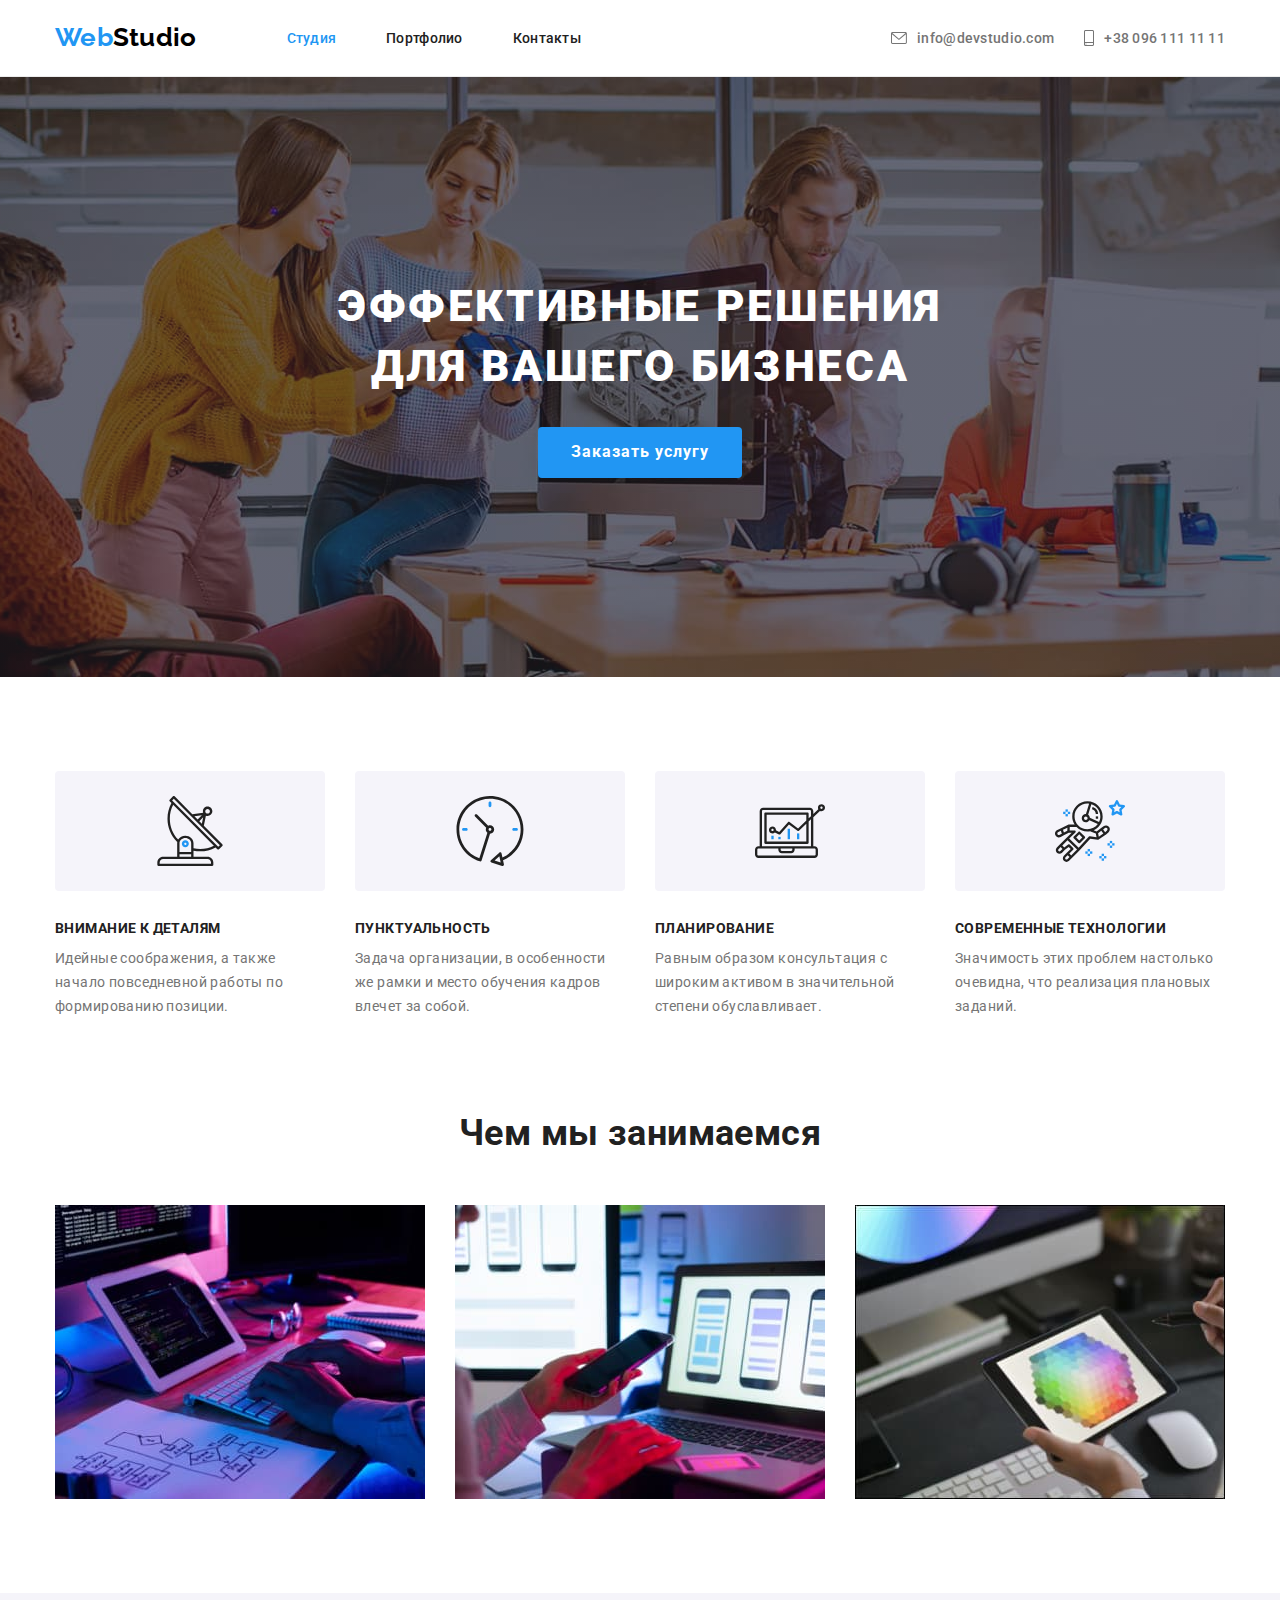
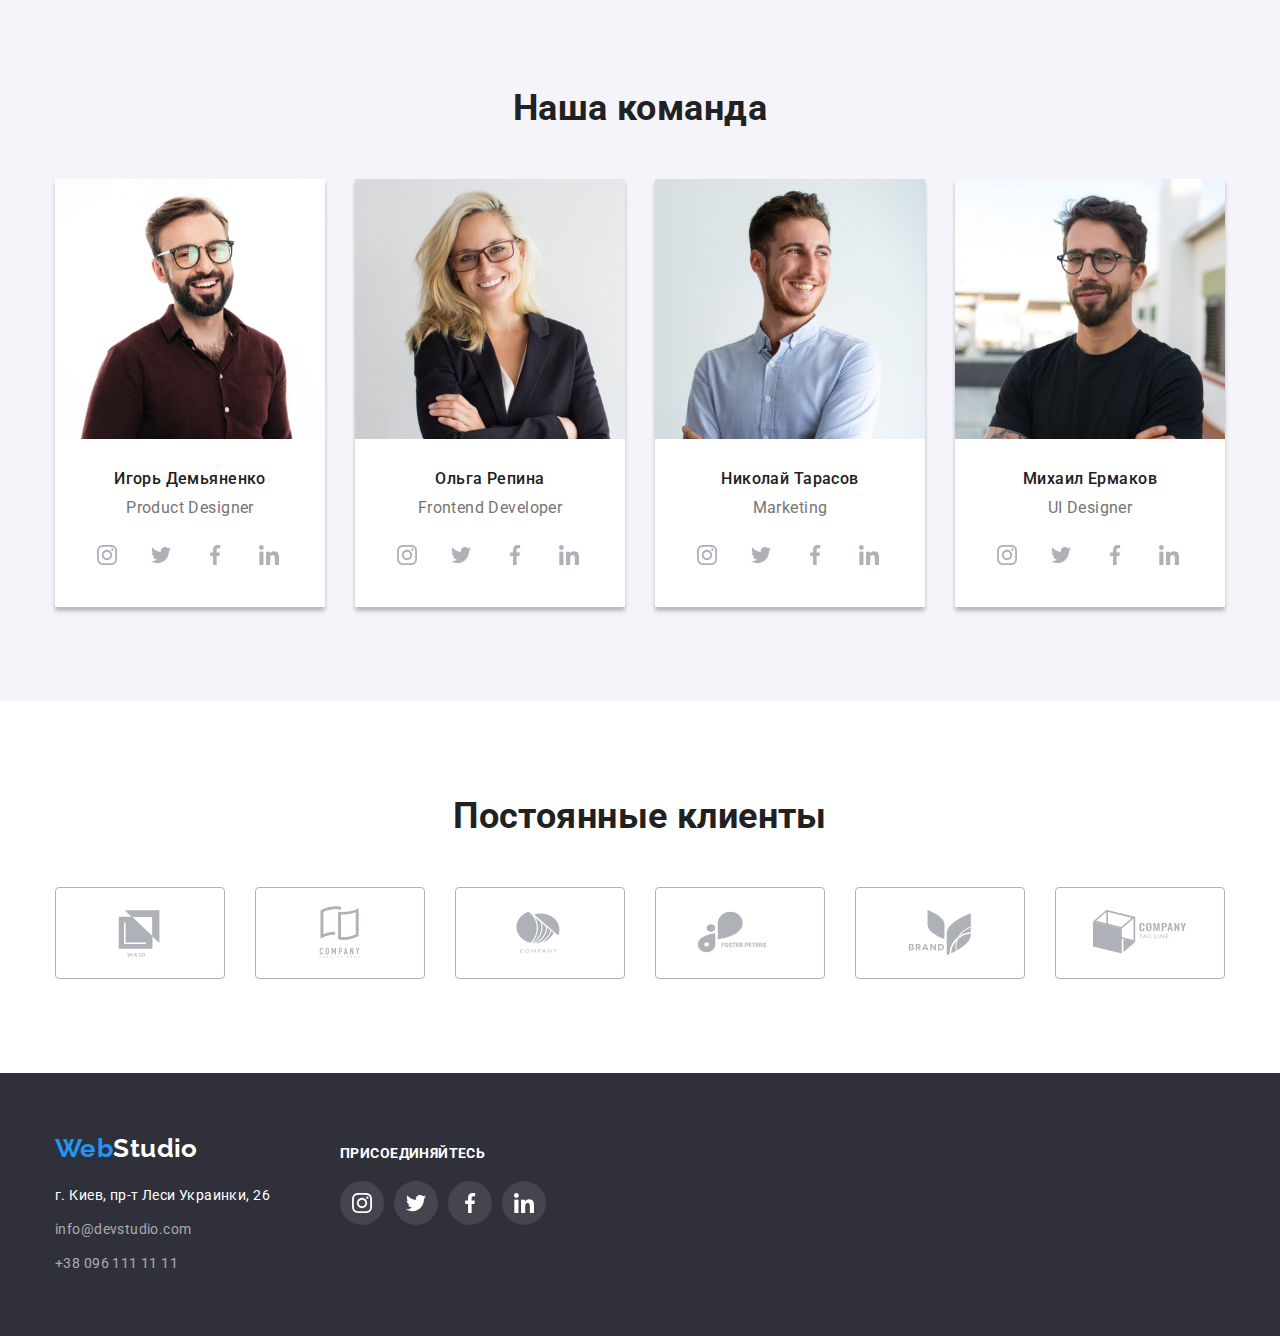
==== index.html @ 7071b45c "Initial commit" ====
<!DOCTYPE html>
<html lang="ru">
  <head>
    <meta charset="UTF-8" />
    <meta http-equiv="X-UA-Compatible" content="IE=edge" />
    <meta name="viewport" content="width=device-width, initial-scale=1.0" />
    <link
      rel="stylesheet"
      href="https://cdnjs.cloudflare.com/ajax/libs/modern-normalize/1.1.0/modern-normalize.css"
      integrity="sha512-Y0MM+V6ymRKN2zStTqzQ227DWhhp4Mzdo6gnlRnuaNCbc+YN/ZH0sBCLTM4M0oSy9c9VKiCvd4Jk44aCLrNS5Q=="
      crossorigin="anonymous"
      referrerpolicy="no-referrer"
    />
    <title>Студия</title>
    <link rel="preconnect" href="https://fonts.googleapis.com" />
    <link rel="preconnect" href="https://fonts.gstatic.com" crossorigin />
    <link
      href="https://fonts.googleapis.com/css2?family=Raleway:wght@700&family=Roboto:wght@400;500;700;900&display=swap"
      rel="stylesheet"
    />
    <link rel="stylesheet" href="styles/styles.css" />
  </head>
  <body>
    <!-- Site header -->
    <header class="header">
      <div class="container header-container">
        <a href="./" class="link site-logo"
          ><span class="current">Web</span><span class="logo-header">Studio</span></a
        >
        <nav class="header-navigation">
          <ul class="list">
            <li class="item">
              <a href="./index.html" class="link link-hover current">Студия</a>
            </li>
            <li class="item">
              <a href="./portfolio.html" class="link link-hover">Портфолио</a>
            </li>
            <li class="item">
              <a href="./" class="link link-hover">Контакты</a>
            </li>
          </ul>
        </nav>
        <ul class="list header-contacts">
          <li class="contacts-item">
            <a href="mailto:info@devstudio.com" class="link header-ref">
              <svg class="contacts-icon" width="16px" height="12px">
                <use href="./images/svg/sprite.svg#envelope"></use>
              </svg>
              info@devstudio.com</a
            >
          </li>

          <li class="contacts-item">
            <a href="tel:+380961111111" class="link header-ref"
              ><svg class="contacts-icon" width="10px" height="16px">
                <use href="./images/svg/sprite.svg#smartphone"></use></svg
              >+38 096 111 11 11</a
            >
          </li>
        </ul>
      </div>
    </header>

    <!-- Main -->
    <main class="main">
      <!-- Hero -->
      <section class="section section-hero">
        <div class="container">
          <h1 class="hero-title">
            Эффективные решения <br />
            для вашего бизнеса
          </h1>
          <button type="button" class="button order-button">Заказать услугу</button>
        </div>
      </section>
      <!-- Goals -->
      <section class="section">
        <div class="container">
          <h2 class="visually-hidden">Наши цели</h2>
          <ul class="list goals-list">
            <li class="goals-item">
              <div class="icon-thumb">
                <svg width="70px" height="70px">
                  <use href="./images/svg/sprite.svg#antenna"></use>
                </svg>
              </div>
              <p class="goals-title">Внимание к деталям</p>
              <p class="goals-description">
                Идейные соображения, а также начало повседневной работы по формированию позиции.
              </p>
            </li>
            <li class="goals-item icon-clock">
              <div class="icon-thumb">
                <svg width="70px" height="70px">
                  <use href="./images/svg/sprite.svg#clock"></use>
                </svg>
              </div>
              <p class="goals-title">Пунктуальность</p>
              <p class="goals-description">
                Задача организации, в особенности же рамки и место обучения кадров влечет за собой.
              </p>
            </li>
            <li class="goals-item icon-computer">
              <div class="icon-thumb">
                <svg width="70px" height="70px">
                  <use href="./images/svg/sprite.svg#diagram"></use>
                </svg>
              </div>
              <p class="goals-title">Планирование</p>
              <p class="goals-description">
                Равным образом консультация с широким активом в значительной степени обуславливает.
              </p>
            </li>
            <li class="goals-item icon-astronaut">
              <div class="icon-thumb">
                <svg width="70px" height="70px">
                  <use href="./images/svg/sprite.svg#astronaut"></use>
                </svg>
              </div>
              <p class="goals-title">Современные технологии</p>
              <p class="goals-description">
                Значимость этих проблем настолько очевидна, что реализация плановых заданий.
              </p>
            </li>
          </ul>
        </div>
      </section>
      <!-- What are we doing -->
      <section class="section section-works">
        <div class="container">
          <h2 class="section-title works-title">Чем мы занимаемся</h2>
          <ul class="list works-list">
            <li>
              <img src="./images/works/box-1.jpg" alt="Изображение работ" width="370" />
            </li>
            <li>
              <img src="./images/works/box-2.jpg" alt="Изображение работ" width="370" />
            </li>
            <li>
              <img src="./images/works/box-3.jpg" alt="Изображение работ" width="370" />
            </li>
          </ul>
        </div>
      </section>
      <!-- Our team -->
      <section class="section section-team">
        <div class="container">
          <h2 class="section-title team-title">Наша команда</h2>
          <ul class="list team-list">
            <li class="team-item">
              <img src="./images/team/img-3.jpg" alt="Фото сотрудника" width="270" />
              <div class="team-item-deskr">
                <p class="team-name">Игорь Демьяненко</p>
                <p class="team-position" lang="en">Product Designer</p>
                <ul class="list social-links">
                  <li class="social-item">
                    <a
                      class="link social-link"
                      href="https://www.instagram.com"
                      target="_blank"
                      rel="no-referrer nofollow noopener"
                      ><svg width="20px" height="20px">
                        <use href="./images/svg/sprite.svg#instagram"></use></svg
                    ></a>
                  </li>
                  <li class="social-item">
                    <a
                      class="link social-link"
                      href="https://twitter.com"
                      target="_blank"
                      rel="no-referrer nofollow noopener"
                      ><svg width="20px" height="20px">
                        <use href="./images/svg/sprite.svg#twitter"></use></svg
                    ></a>
                  </li>
                  <li class="social-item">
                    <a
                      class="link social-link"
                      href="https://facebook.com"
                      target="_blank"
                      rel="no-referrer nofollow noopener"
                      ><svg width="20px" height="20px">
                        <use href="./images/svg/sprite.svg#facebook"></use></svg
                    ></a>
                  </li>
                  <li class="social-item">
                    <a
                      class="link social-link"
                      href="https://linkedin.com"
                      target="_blank"
                      rel="no-referrer nofollow noopener"
                      ><svg width="20px" height="20px">
                        <use href="./images/svg/sprite.svg#linkedin"></use></svg
                    ></a>
                  </li>
                </ul>
              </div>
            </li>
            <li class="team-item">
              <img src="./images/team/img-2.jpg" alt="Фото сотрудника" width="270" />
              <div class="team-item-deskr">
                <p class="team-name">Ольга Репина</p>
                <p class="team-position" lang="en">Frontend Developer</p>
                <ul class="list social-links">
                  <li class="social-item">
                    <a
                      class="link social-link"
                      href="https://www.instagram.com"
                      target="_blank"
                      rel="no-referrer nofollow noopener"
                      ><svg width="20px" height="20px">
                        <use href="./images/svg/sprite.svg#instagram"></use></svg
                    ></a>
                  </li>
                  <li class="social-item">
                    <a
                      class="link social-link"
                      href="https://twitter.com"
                      target="_blank"
                      rel="no-referrer nofollow noopener"
                      ><svg width="20px" height="20px">
                        <use href="./images/svg/sprite.svg#twitter"></use></svg
                    ></a>
                  </li>
                  <li class="social-item">
                    <a
                      class="link social-link"
                      href="https://facebook.com"
                      target="_blank"
                      rel="no-referrer nofollow noopener"
                      ><svg width="20px" height="20px">
                        <use href="./images/svg/sprite.svg#facebook"></use></svg
                    ></a>
                  </li>
                  <li class="social-item">
                    <a
                      class="link social-link"
                      href="https://linkedin.com"
                      target="_blank"
                      rel="no-referrer nofollow noopener"
                      ><svg width="20px" height="20px">
                        <use href="./images/svg/sprite.svg#linkedin"></use></svg
                    ></a>
                  </li>
                </ul>
              </div>
            </li>
            <li class="team-item">
              <img src="./images/team/img-1.jpg" alt="Фото сотрудника" width="270" />
              <div class="team-item-deskr">
                <p class="team-name">Николай Тарасов</p>
                <p class="team-position" lang="en">Marketing</p>
                <ul class="list social-links">
                  <li class="social-item">
                    <a
                      class="link social-link"
                      href="https://www.instagram.com"
                      target="_blank"
                      rel="no-referrer nofollow noopener"
                      ><svg width="20px" height="20px">
                        <use href="./images/svg/sprite.svg#instagram"></use></svg
                    ></a>
                  </li>
                  <li class="social-item">
                    <a
                      class="link social-link"
                      href="https://twitter.com"
                      target="_blank"
                      rel="no-referrer nofollow noopener"
                      ><svg width="20px" height="20px">
                        <use href="./images/svg/sprite.svg#twitter"></use></svg
                    ></a>
                  </li>
                  <li class="social-item">
                    <a
                      class="link social-link"
                      href="https://facebook.com"
                      target="_blank"
                      rel="no-referrer nofollow noopener"
                      ><svg width="20px" height="20px">
                        <use href="./images/svg/sprite.svg#facebook"></use></svg
                    ></a>
                  </li>
                  <li class="social-item">
                    <a
                      class="link social-link"
                      href="https://linkedin.com"
                      target="_blank"
                      rel="no-referrer nofollow noopener"
                      ><svg width="20px" height="20px">
                        <use href="./images/svg/sprite.svg#linkedin"></use></svg
                    ></a>
                  </li>
                </ul>
              </div>
            </li>
            <li class="team-item">
              <img src="./images/team/img.jpg" alt="Фото сотрудника" width="270" />
              <div class="team-item-deskr">
                <p class="team-name">Михаил Ермаков</p>
                <p class="team-position" lang="en">UI Designer</p>
                <ul class="list social-links">
                  <li class="social-item">
                    <a
                      class="link social-link"
                      href="https://www.instagram.com"
                      target="_blank"
                      rel="no-referrer nofollow noopener"
                      ><svg width="20px" height="20px">
                        <use href="./images/svg/sprite.svg#instagram"></use></svg
                    ></a>
                  </li>
                  <li class="social-item">
                    <a
                      class="link social-link"
                      href="https://twitter.com"
                      target="_blank"
                      rel="no-referrer nofollow noopener"
                      ><svg width="20px" height="20px">
                        <use href="./images/svg/sprite.svg#twitter"></use></svg
                    ></a>
                  </li>
                  <li class="social-item">
                    <a
                      class="link social-link"
                      href="https://facebook.com"
                      target="_blank"
                      rel="no-referrer nofollow noopener"
                      ><svg width="20px" height="20px">
                        <use href="./images/svg/sprite.svg#facebook"></use></svg
                    ></a>
                  </li>
                  <li class="social-item">
                    <a
                      class="link social-link"
                      href="https://linkedin.com"
                      target="_blank"
                      rel="no-referrer nofollow noopener"
                      ><svg width="20px" height="20px">
                        <use href="./images/svg/sprite.svg#linkedin"></use></svg
                    ></a>
                  </li>
                </ul>
              </div>
            </li>
          </ul>
        </div>
      </section>
      <!-- Regular Customers -->
      <section class="section">
        <div class="container">
          <h2 class="section-title team-title">Постоянные клиенты</h2>
          <ul class="list customers-list">
            <li>
              <a href="#" class="link client-link">
                <svg width="106px" height="60px">
                  <use href="./images/svg/sprite.svg#client-1"></use>
                </svg>
              </a>
            </li>
            <li>
              <a href="#" class="link client-link"
                ><svg width="106px" height="60px">
                  <use href="./images/svg/sprite.svg#client-2"></use></svg
              ></a>
            </li>
            <li>
              <a href="#" class="link client-link"
                ><svg width="106px" height="60px">
                  <use href="./images/svg/sprite.svg#client-3"></use></svg
              ></a>
            </li>
            <li>
              <a href="#" class="link client-link"
                ><svg width="106px" height="60px">
                  <use href="./images/svg/sprite.svg#client-4"></use></svg
              ></a>
            </li>
            <li>
              <a href="#" class="link client-link"
                ><svg width="106px" height="60px">
                  <use href="./images/svg/sprite.svg#client-5"></use></svg
              ></a>
            </li>
            <li>
              <a href="#" class="link client-link"
                ><svg width="106px" height="60px">
                  <use href="./images/svg/sprite.svg#client-6"></use></svg
              ></a>
            </li>
          </ul>
        </div>
      </section>
    </main>

    <!-- Footer -->
    <footer class="section-footer">
      <div class="container">
        <ul class="list footer-list">
          <li class="footer-item-adress">
            <a href="./" class="link link-hover site-logo"
              ><span class="current">Web</span><span class="logo-footer">Studio</span></a
            >
            <address>
              <ul class="list address-list">
                <li class="address-item">
                  <span class="link footer-contacts footer-address">
                    г. Киев, пр-т Леси Украинки, 26</span
                  >
                </li>
                <li class="address-item">
                  <a href="mailto:info@devstudio.com" class="link link-hover footer-contacts"
                    >info@devstudio.com</a
                  >
                </li>
                <li class="address-item">
                  <a href="tel:+380961111111" class="link link-hover footer-contacts"
                    >+38 096 111 11 11</a
                  >
                </li>
              </ul>
            </address>
          </li>
          <li class="footer-item-links">
            <p class="footer-slogan">присоединяйтесь</p>
            <ul class="list social-links">
              <li class="social-item">
                <a
                  class="link social-link"
                  href="https://www.instagram.com"
                  target="_blank"
                  rel="no-referrer nofollow noopener"
                  ><svg width="20px" height="20px">
                    <use href="./images/svg/sprite.svg#instagram"></use></svg
                ></a>
              </li>
              <li class="social-item">
                <a
                  class="link social-link"
                  href="https://twitter.com"
                  target="_blank"
                  rel="no-referrer nofollow noopener"
                  ><svg width="20px" height="20px">
                    <use href="./images/svg/sprite.svg#twitter"></use></svg
                ></a>
              </li>
              <li class="social-item">
                <a
                  class="link social-link"
                  href="https://facebook.com"
                  target="_blank"
                  rel="no-referrer nofollow noopener"
                  ><svg width="20px" height="20px">
                    <use href="./images/svg/sprite.svg#facebook"></use></svg
                ></a>
              </li>
              <li class="social-item">
                <a
                  class="link social-link"
                  href="https://linkedin.com"
                  target="_blank"
                  rel="no-referrer nofollow noopener"
                  ><svg width="20px" height="20px">
                    <use href="./images/svg/sprite.svg#linkedin"></use></svg
                ></a>
              </li>
            </ul>
          </li>
        </ul>
      </div>
    </footer>
  </body>
</html>
---- styles/styles.css ----
:root {
  /* Fonts */
  --main-font-family: 'Roboto', sans-serif;

  /* Colors */
  --accent-blue-color: #2196f3;
  --accent-black-color: #000;
  --main-white-color: #fff;
  --main-dark-color: #212121;
  --main-grey-color: #757575;
  --hero-background-color: #c4c4c4;
  --btn-filter-bg-color: #f5f4fa;
  --potrfolio-cart-border-color: #eeeeee;
  --footer-background-color: #2f303a;
  --card-set-gap: 30px;
  --icons-fill-color: #afb1b8;
}

body {
  font-family: var(--main-font-family);
  color: var(--main-dark-color);
  font-size: 14px;
  font-weight: 400;
  letter-spacing: 0.03em;
}

/* Clear browser styles */

h1,
h2,
h3,
h4,
h5,
h6,
ul,
p {
  margin: 0;
  padding: 0;
}

img {
  display: block;
  max-width: 100%;
  height: auto;
}

/* Common styles */

.visually-hidden {
  position: absolute;
  white-space: nowrap;
  width: 1px;
  height: 1px;
  overflow: hidden;
  border: 0;
  padding: 0;
  clip: rect(0 0 0 0);
  clip-path: inset(50%);
  margin: -1px;
}

.container {
  margin: 0 auto;
  width: 1200px;
  padding-left: 15px;
  padding-right: 15px;
  /* outline: 2px solid tomato; */
}

.section {
  background-color: var(--main-white-color);
  padding-top: 94px;
  padding-bottom: 94px;
  /* outline: 2px solid teal; */
}

.no-padding {
  padding-top: 0;
  padding-bottom: 0;
}

.link {
  color: inherit;
  text-decoration: none;
}

.link-hover:hover,
.link-hover:focus {
  color: var(--accent-blue-color);
}

.list {
  list-style: none;
}

.button {
  display: inline-block;
  border: none;
  background-color: transparent;
  cursor: pointer;
  font-family: inherit;
  color: inherit;
  border: 1px solid transparent;
  margin: 0;
}

.section-title {
  font-weight: 700;
  font-size: 36px;
  line-height: 1.17;
  text-align: center;
}

/*
|========================================
| Header
|========================================
*/

.header {
  font-weight: 500;
  letter-spacing: 0.02em;
  border-bottom: 1px solid #ececec;
}

.header-container {
  display: flex;
  align-items: center;
}

.site-logo {
  color: var(--accent-black-color);
  font-family: 'Raleway', sans-serif;
  font-weight: 700;
  font-size: 26px;
  line-height: 1.2;
}

.current {
  color: var(--accent-blue-color);
}

.logo-header {
  color: var(--accent-black-color);
}

.header-navigation {
  margin-left: 90px;
}

.header-navigation .list {
  display: flex;
}

.header-navigation .item:not(:last-child) {
  margin-right: 50px;
}

.header-navigation .link {
  display: block;
  padding-top: 30px;
  padding-bottom: 30px;
}

.header-contacts {
  display: flex;
  color: var(--main-grey-color);
  margin-left: auto;
}

.header-ref {
  display: flex;
  align-items: center;
  fill: var(--main-grey-color);
}

.header-ref:hover,
.header-ref:focus {
  color: var(--accent-blue-color);
  fill: var(--accent-blue-color);
}

.contacts-item {
  display: flex;
  align-items: center;
}

.header-contacts .contacts-item + .contacts-item {
  margin-left: 30px;
}

.contacts-icon {
  margin-right: 10px;
}

/*
|========================================
| Hero
|========================================
*/

.section-hero {
  background-color: var(--hero-background-color);
  text-align: center;
  padding-top: 200px;
  padding-bottom: 200px;

  max-height: 600px;
  max-width: 1600px;
  margin-left: auto;
  margin-right: auto;

  background-image: linear-gradient(to right, rgba(47, 48, 58, 0.4), rgba(47, 48, 58, 0.4)),
    url('../images/hero/hero-background.jpg');
  background-repeat: no-repeat;
  background-position: center;
  background-size: cover;
}

.hero-title {
  color: var(--main-white-color);
  font-weight: 900;
  font-size: 44px;
  line-height: 1.36;
  text-align: center;
  letter-spacing: 0.06em;
  text-transform: uppercase;
  margin-bottom: 30px;
}

.order-button {
  background-color: var(--accent-blue-color);
  color: var(--main-white-color);
  font-weight: 700;
  font-size: 16px;
  line-height: 1.8;
  align-items: center;
  text-align: center;
  letter-spacing: 0.06em;

  border-radius: 4px;
  padding: 10px 32px;
  min-width: 200px;
}

/*
|========================================
| Goals
|========================================
*/

.goals-list {
  display: flex;
}

.goals-item {
  flex-basis: calc((100% + var(--card-set-gap)) / 4 - var(--card-set-gap));
  /* То же самое: flex-basis: calc((100% - 3 * var(--card-set-gap)) / 4); */
}

.goals-list .goals-item:not(:first-of-type) {
  margin-left: 30px;
}

.icon-thumb {
  background-color: var(--btn-filter-bg-color);
  display: flex;
  justify-content: center;
  align-items: center;
  border-radius: 4px;
  width: 100%;
  height: 120px;
  margin-bottom: 30px;
}

.goals-title {
  font-weight: 700;
  font-size: 14px;
  line-height: 1.14;
  text-transform: uppercase;
  color: var(--main-dark-color);
  margin-bottom: 10px;
}

.goals-description {
  line-height: 1.7;
  color: var(--main-grey-color);
}

/*
|========================================
| What are we doing
|========================================
*/

.section-works {
  padding-top: 0;
}

.works-title {
  margin-bottom: 50px;
}

.works-list {
  display: flex;
  justify-content: space-between;
}

/*
|========================================
| Our team
|========================================
*/

.section-team {
  background-color: var(--btn-filter-bg-color);
}

.team-title {
  margin-bottom: 50px;
}

.team-list {
  display: flex;
  justify-content: space-between;
}

.team-item {
  text-align: center;
  background-color: var(--main-white-color);
  box-shadow: 0px 4px 4px 0px rgba(0, 0, 0, 0.25);
}

.team-item-deskr {
  padding: 30px 30px;
}

.team-name {
  font-weight: 500;
  font-size: 16px;
  line-height: 1.2;
  text-align: center;
  color: var(--main-dark-color);
  margin-bottom: 10px;
}

.team-position {
  font-size: 16px;
  line-height: 1.2;
  color: var(--main-grey-color);
  text-align: center;
  margin-bottom: 16px;
}

.social-links {
  display: flex;
}

.social-links .social-item + .social-item {
  margin-left: 10px;
}

.social-link {
  display: block;
  padding: 12px;
  background-color: var(--main-white-color);

  border-radius: 50%;
  width: 44px;
  height: 44px;

  fill: var(--icons-fill-color);
  /* outline: 1px solid tomato; */
}

.social-link:hover,
.social-link:focus {
  background-color: var(--accent-blue-color);
  fill: var(--main-white-color);
}

/*
|========================================
| Regular Customers
|========================================
*/

.customers-list {
  display: flex;
  justify-content: space-between;
}

.client-link {
  display: flex;
  justify-content: center;
  align-items: center;
  height: 92px;
  width: 170px;
  border: 1px solid #afb1b8;
  border-radius: 4px;
  fill: var(--icons-fill-color);
}

.client-link:hover,
.client-link:focus {
  border-color: var(--accent-blue-color);
  fill: var(--accent-blue-color);
}

/*
|========================================
| Footer
|========================================
*/

.section-footer {
  background-color: var(--footer-background-color);
  padding-top: 60px;
  padding-bottom: 60px;
}

.footer-list {
  display: flex;
}

.footer-item-adress {
  margin-right: 70px;
}

.footer-item-links .social-link {
  background: rgba(255, 255, 255, 0.1);
  fill: var(--main-white-color);
}

.footer-item-links .social-link:hover,
.footer-item-links .social-link:focus {
  background: var(--accent-blue-color);
}

.footer-slogan {
  padding-top: 12px;
  margin-bottom: 20px;
  font-weight: 700;
  text-transform: uppercase;
  color: var(--main-white-color);
}

.section-footer .site-logo {
  display: inline-block;
  margin-bottom: 20px;
}

.logo-footer {
  color: var(--main-white-color);
}

.footer-contacts {
  font-style: normal;
  font-weight: 400;
  font-size: 14px;
  line-height: 1.71;
  color: rgba(255, 255, 255, 0.6);
}

.footer-address {
  color: var(--main-white-color);
}

.address-item:not(:last-child) {
  margin-bottom: 10px;
}

/*
|========================================
| Portfolio
|========================================
*/

.list-filter {
  display: flex;
  justify-content: center;

  margin-bottom: 50px;
}

.filter-item:not(:last-child) {
  margin-right: 8px;
}

.btn-filter {
  display: inline-block;
  background-color: var(--btn-filter-bg-color);
  border-radius: 4px;
  font-weight: 500;
  font-size: 16px;
  line-height: 1.62;
  text-align: center;
  letter-spacing: inherit;
  color: inherit;
  padding: 6px 22px;
}

.btn-filter:hover,
.btn-filter:focus {
  background-color: var(--accent-blue-color);
  color: var(--main-white-color);
  box-shadow: 0px 2px 2px 0px rgba(0, 0, 0, 0.12), 0px 1px 2px 0px rgba(0, 0, 0, 0.08),
    0px 3px 1px 0px rgba(0, 0, 0, 0.1);
}

/*
|========================================
| list Of Works
|========================================
*/

.portfolio-title {
  font-weight: 700;
  font-size: 18px;
  line-height: 2;
  letter-spacing: 0.06em;
  margin-bottom: 4px;
}

.portfolio-category {
  font-size: 16px;
  line-height: 1.88;
  color: var(--main-grey-color);
}

.portfolio-list {
  display: flex;
  justify-content: center;
  flex-wrap: wrap;
  margin-left: calc(-1 * var(--card-set-gap));
  margin-top: calc(-1 * var(--card-set-gap));
}

.portfolio-item {
  margin-left: var(--card-set-gap);
  margin-top: var(--card-set-gap);
  flex-basis: calc(100% / 3 - var(--card-set-gap));
}

.portfolio-item:hover,
.portfolio-item:focus {
  box-shadow: 1px 4px 6px 0px rgba(0, 0, 0, 0.16), 0px 4px 4px 0px rgba(0, 0, 0, 0.06),
    0px 1px 1px 0px rgba(0, 0, 0, 0.12);
}

.portfolio-footer {
  border-top: 0;
  border-left: 1px solid var(--potrfolio-cart-border-color);
  border-bottom: 1px solid var(--potrfolio-cart-border-color);
  border-right: 1px solid var(--potrfolio-cart-border-color);
  padding: 20px 25px;
}
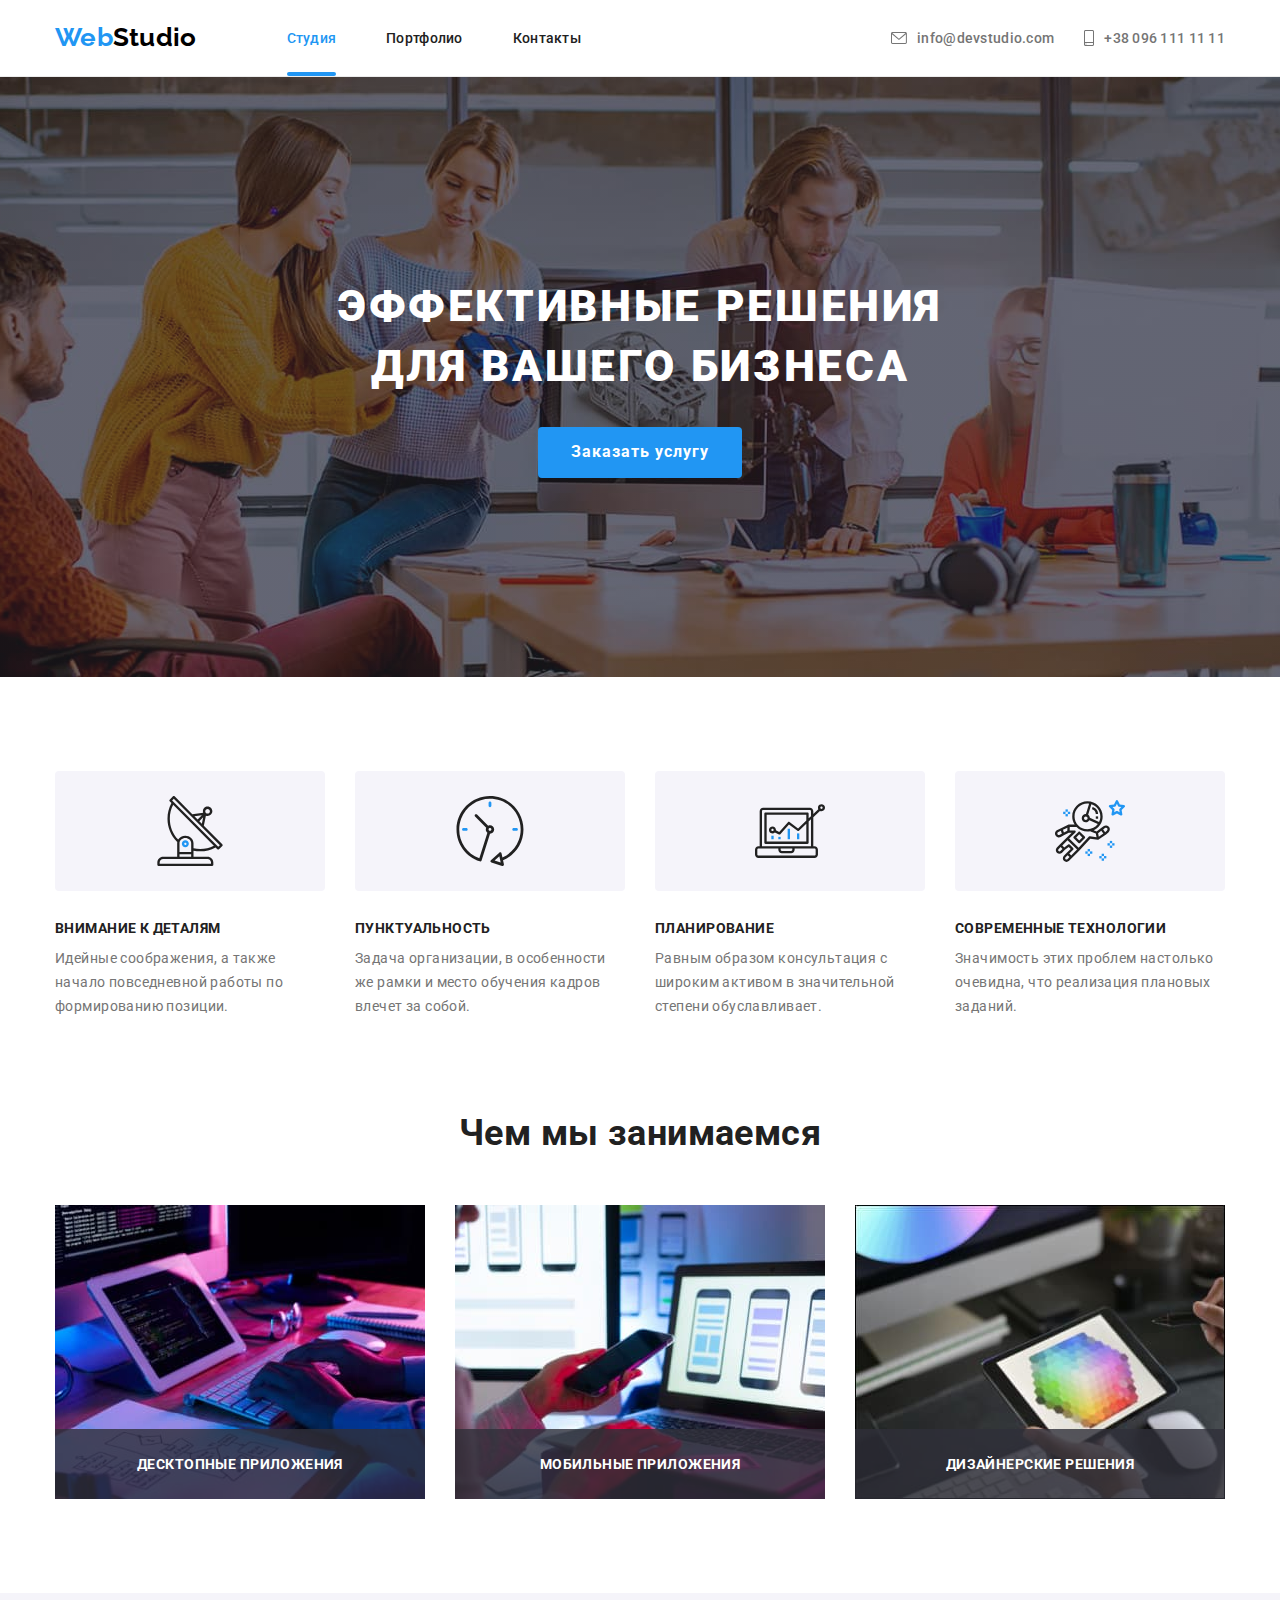
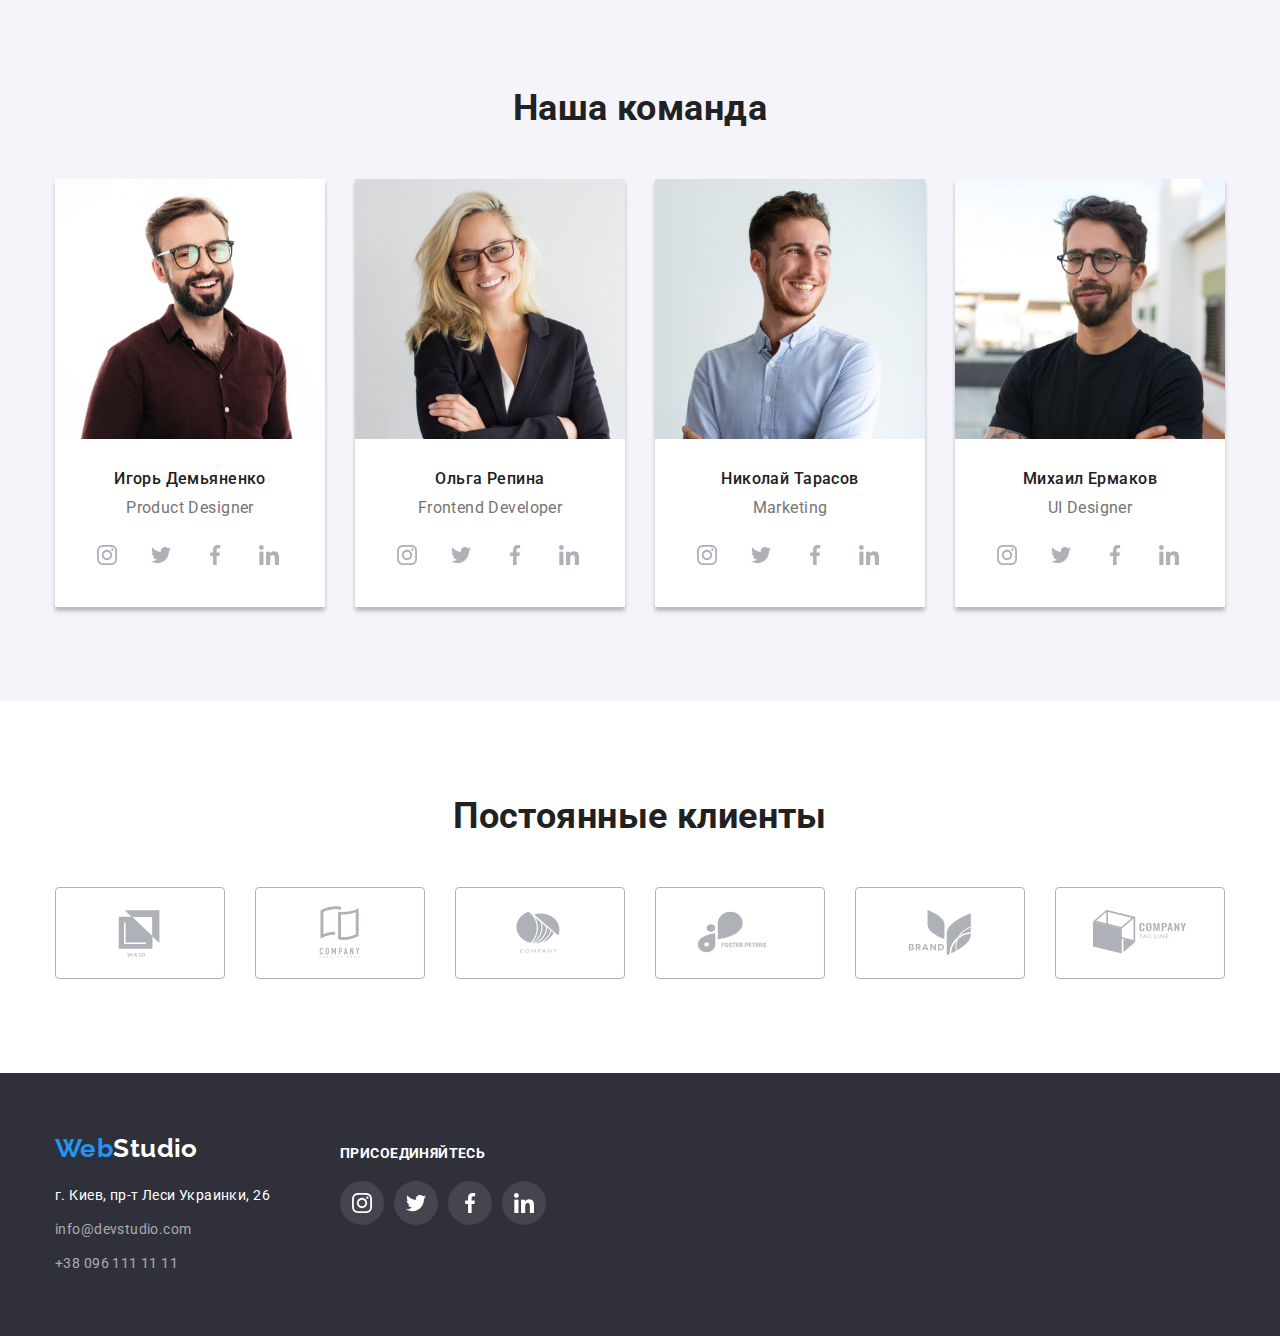
==== commit 80de1774: "home work 5" ====
--- a/index.html
+++ b/index.html
@@ -30,13 +30,19 @@
         <nav class="header-navigation">
           <ul class="list">
             <li class="item">
-              <a href="./index.html" class="link link-hover current">Студия</a>
+              <div class="nav-thumb current">
+                <a href="./index.html" class="link link-hover current">Студия</a>
+              </div>
             </li>
             <li class="item">
-              <a href="./portfolio.html" class="link link-hover">Портфолио</a>
+              <div class="nav-thumb">
+                <a href="./portfolio.html" class="link link-hover">Портфолио</a>
+              </div>
             </li>
             <li class="item">
-              <a href="./" class="link link-hover">Контакты</a>
+              <div class="nav-thumb">
+                <a href="./" class="link link-hover">Контакты</a>
+              </div>
             </li>
           </ul>
         </nav>
@@ -131,13 +137,22 @@
           <h2 class="section-title works-title">Чем мы занимаемся</h2>
           <ul class="list works-list">
             <li>
-              <img src="./images/works/box-1.jpg" alt="Изображение работ" width="370" />
-            </li>
-            <li>
-              <img src="./images/works/box-2.jpg" alt="Изображение работ" width="370" />
-            </li>
-            <li>
-              <img src="./images/works/box-3.jpg" alt="Изображение работ" width="370" />
+              <div class="works-thumb">
+                <img src="./images/works/box-1.jpg" alt="Изображение работ" width="370" />
+                <p class="works-description">Десктопные приложения</p>
+              </div>
+            </li>
+            <li>
+              <div class="works-thumb">
+                <img src="./images/works/box-2.jpg" alt="Изображение работ" width="370" />
+                <p class="works-description">Мобильные приложения</p>
+              </div>
+            </li>
+            <li>
+              <div class="works-thumb">
+                <img src="./images/works/box-3.jpg" alt="Изображение работ" width="370" />
+                <p class="works-description">Дизайнерские решения</p>
+              </div>
             </li>
           </ul>
         </div>
--- a/styles/styles.css
+++ b/styles/styles.css
@@ -162,6 +162,30 @@
   padding-bottom: 30px;
 }
 
+.nav-thumb {
+  position: relative;
+}
+
+.nav-thumb.current::after {
+  opacity: 1;
+}
+
+.nav-thumb::after {
+  display: block;
+  position: absolute;
+  bottom: 0;
+  left: 0;
+
+  content: '';
+  border-radius: 2px;
+
+  height: 4px;
+  width: 100%;
+
+  background-color: var(--accent-blue-color);
+  opacity: 0;
+}
+
 .header-contacts {
   display: flex;
   color: var(--main-grey-color);
@@ -306,6 +330,31 @@
   justify-content: space-between;
 }
 
+.works-thumb {
+  position: relative;
+}
+
+.works-description {
+  position: absolute;
+  bottom: 0;
+  left: 50%;
+  height: 70px;
+  width: 100%;
+  transform: translate(-50%, 0);
+
+  display: flex;
+  justify-content: center;
+  align-items: center;
+
+  font-weight: 700;
+  line-height: calc(16 / 14);
+  text-align: center;
+  text-transform: uppercase;
+  color: var(--main-white-color);
+  background-color: rgba(47, 48, 58, 0.8);
+  /* outline: 2px solid orange; */
+}
+
 /*
 |========================================
 | Our team
@@ -356,7 +405,7 @@
   display: flex;
 }
 
-.social-links .social-item + .social-item {
+.social-links .social-item ~ .social-item {
   margin-left: 10px;
 }
 
@@ -508,6 +557,11 @@
     0px 3px 1px 0px rgba(0, 0, 0, 0.1);
 }
 
+.cuttent-button {
+  background-color: var(--accent-blue-color);
+  color: var(--main-white-color);
+}
+
 /*
 |========================================
 | list Of Works
@@ -546,6 +600,34 @@
 .portfolio-item:focus {
   box-shadow: 1px 4px 6px 0px rgba(0, 0, 0, 0.16), 0px 4px 4px 0px rgba(0, 0, 0, 0.06),
     0px 1px 1px 0px rgba(0, 0, 0, 0.12);
+  transition: box-shadow 250ms cubic-bezier(0.4, 0, 0.2, 1);
+}
+
+.porfolio-thumb {
+  position: relative;
+  overflow: hidden;
+}
+
+.portfolio-overlay {
+  position: absolute;
+  top: 0;
+  left: 0;
+  width: 100%;
+  height: 100%;
+  background-color: rgba(33, 150, 243, 0.9);
+  transform: translateY(100%);
+  transition: transform 250ms cubic-bezier(0.4, 0, 0.2, 1);
+}
+
+.portfolio-item:hover .portfolio-overlay {
+  transform: translateX(0);
+}
+
+.overlay-text {
+  padding: 60px 24px;
+  font-size: 18px;
+  line-height: calc(28 / 16);
+  color: var(--main-white-color);
 }
 
 .portfolio-footer {
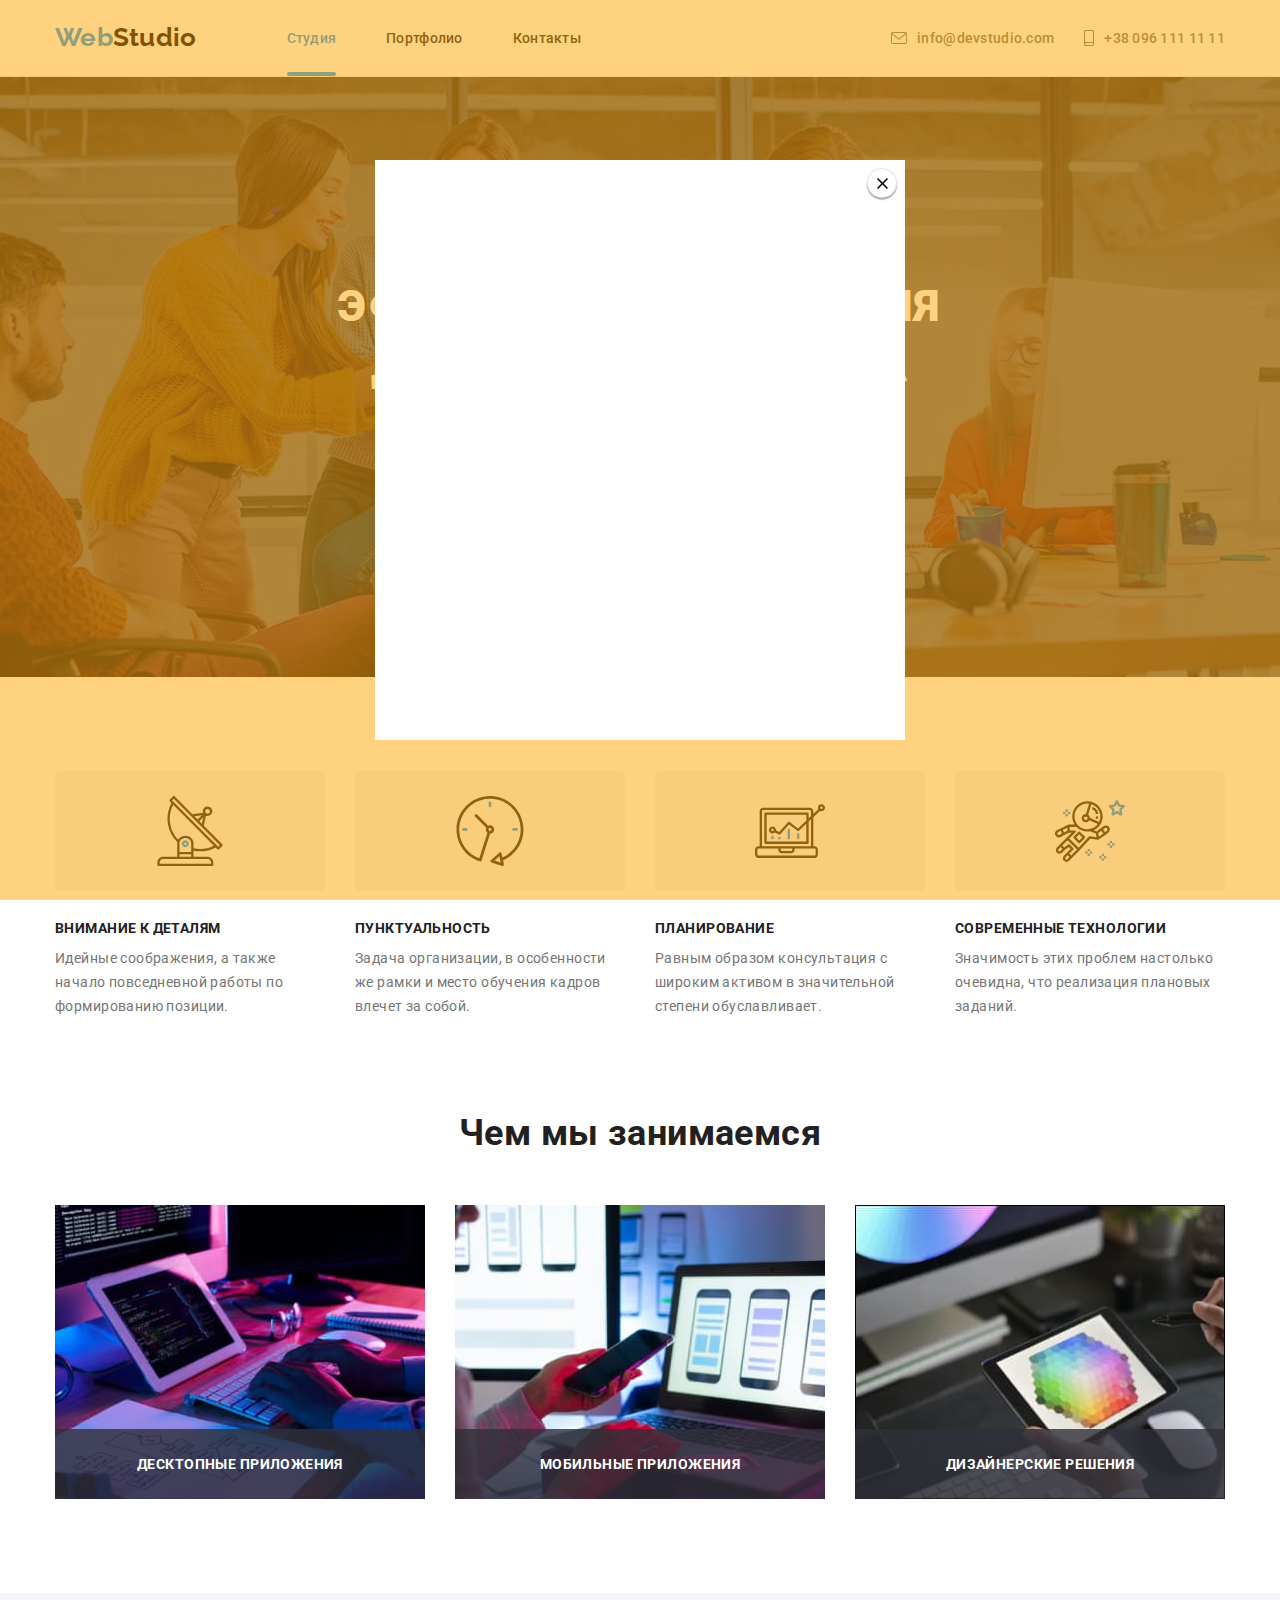
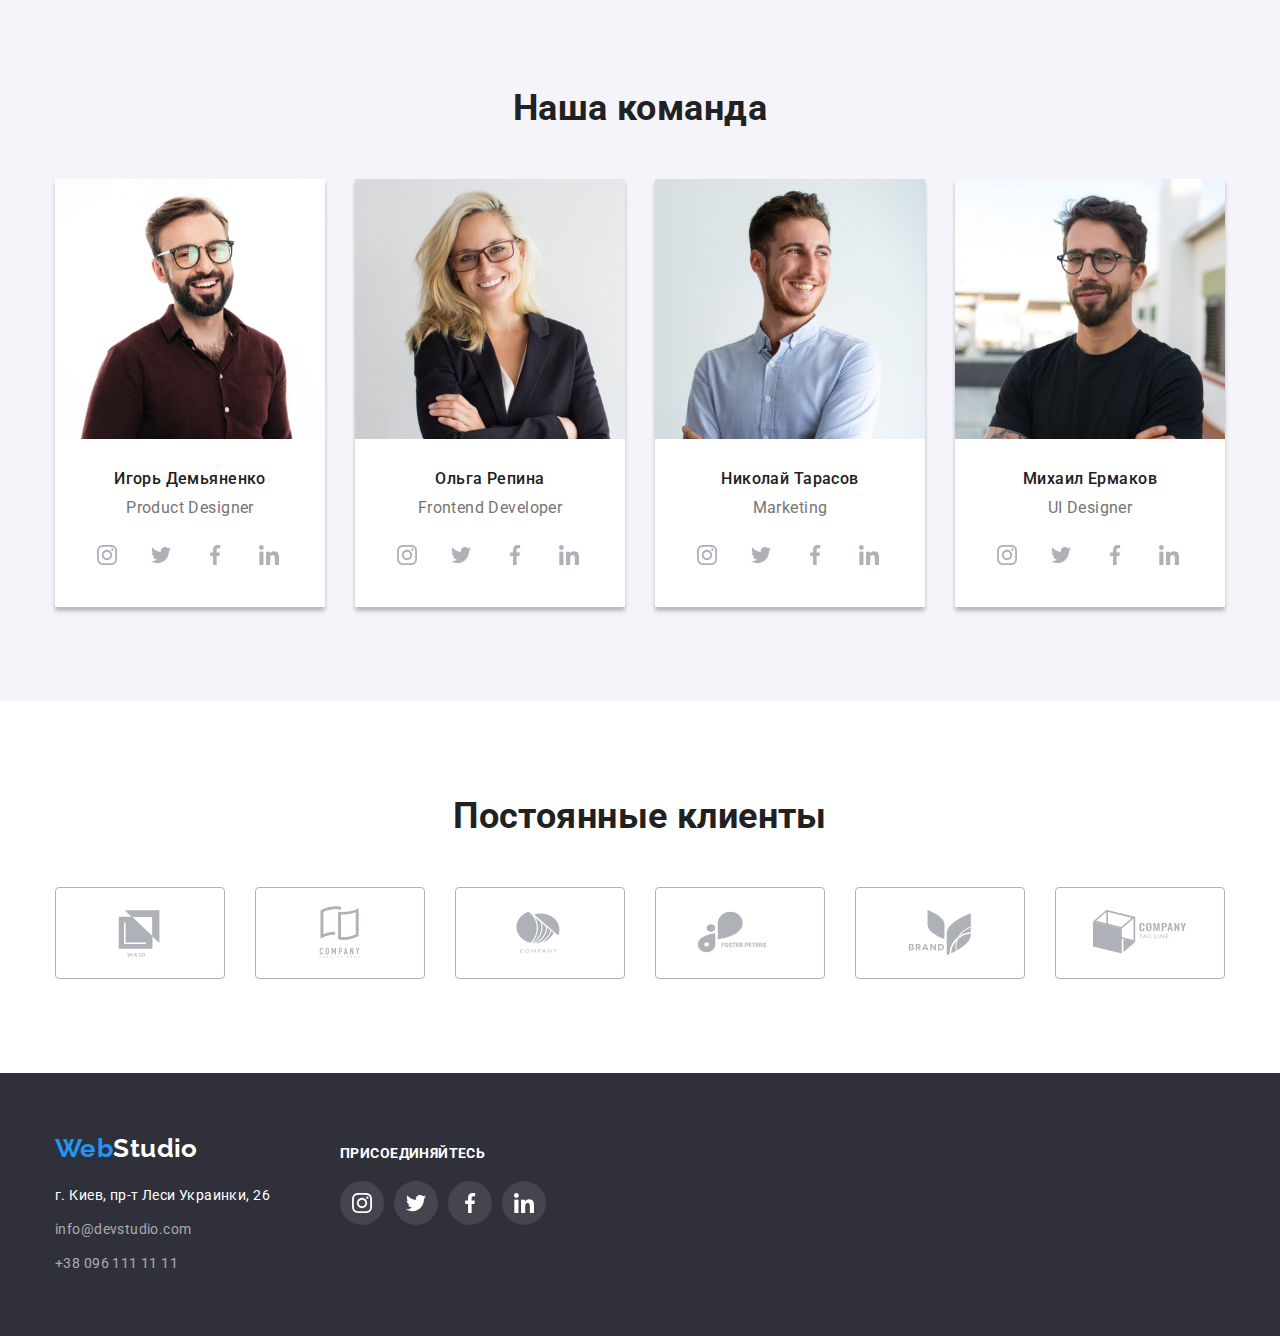
==== commit 80badac0: "home work 5" ====
--- a/index.html
+++ b/index.html
@@ -484,5 +484,18 @@
         </ul>
       </div>
     </footer>
+
+    <!-- Modal Window -->
+    <div class="backdrop">
+      <div class="modal">
+        <div class="window-controls">
+          <button type="button" class="button button-close">
+            <svg width="11px" height="11px">
+              <use href="./images/svg/sprite.svg#close"></use>
+            </svg>
+          </button>
+        </div>
+      </div>
+    </div>
   </body>
 </html>
--- a/styles/styles.css
+++ b/styles/styles.css
@@ -637,3 +637,52 @@
   border-right: 1px solid var(--potrfolio-cart-border-color);
   padding: 20px 25px;
 }
+
+/*
+|========================================
+| Modal Window
+|========================================
+*/
+
+.backdrop {
+  position: fixed;
+  top: 0;
+  left: 0;
+  width: 100%;
+  height: 100%;
+  background-color: rgba(255, 165, 0, 0.5);
+}
+
+.modal {
+  position: absolute;
+  top: 50%;
+  left: 50%;
+  transform: translate(-50%, -50%);
+
+  min-width: 530px;
+  min-height: 580px;
+  padding: 8px;
+
+  background-color: #fff;
+}
+
+.window-controls {
+  display: flex;
+  justify-content: end;
+}
+
+.button-close {
+  display: inline-flex;
+  justify-content: center;
+  align-items: center;
+
+  padding: 0;
+  width: 30px;
+  height: 30px;
+  border: 1px solid rgba(0, 0, 0, 0.1);
+  border-radius: 50%;
+  box-shadow: 0px 1px 3px rgba(0, 0, 0, 0.12), 0px 1px 1px rgba(0, 0, 0, 0.14),
+    0px 2px 1px rgba(0, 0, 0, 0.2);
+}
+
+/* Позиция, геометрия, текст, оформление */
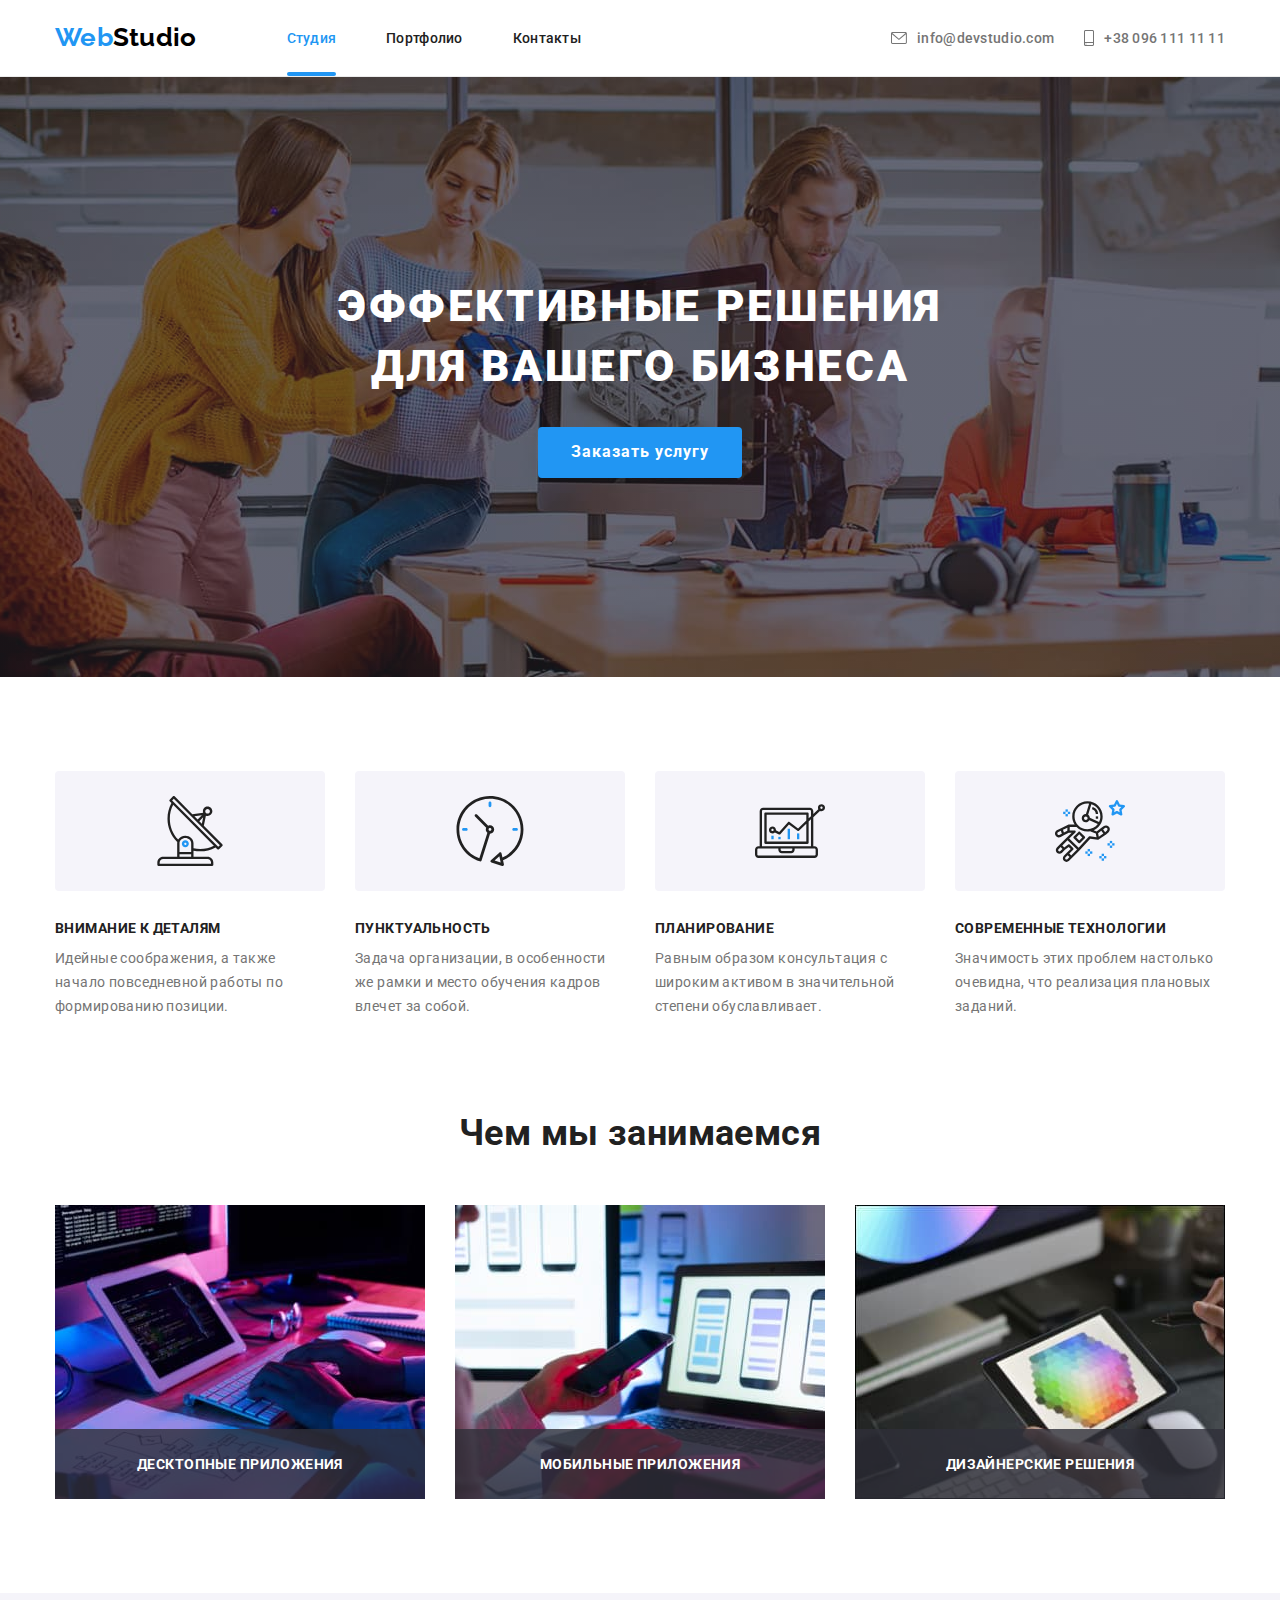
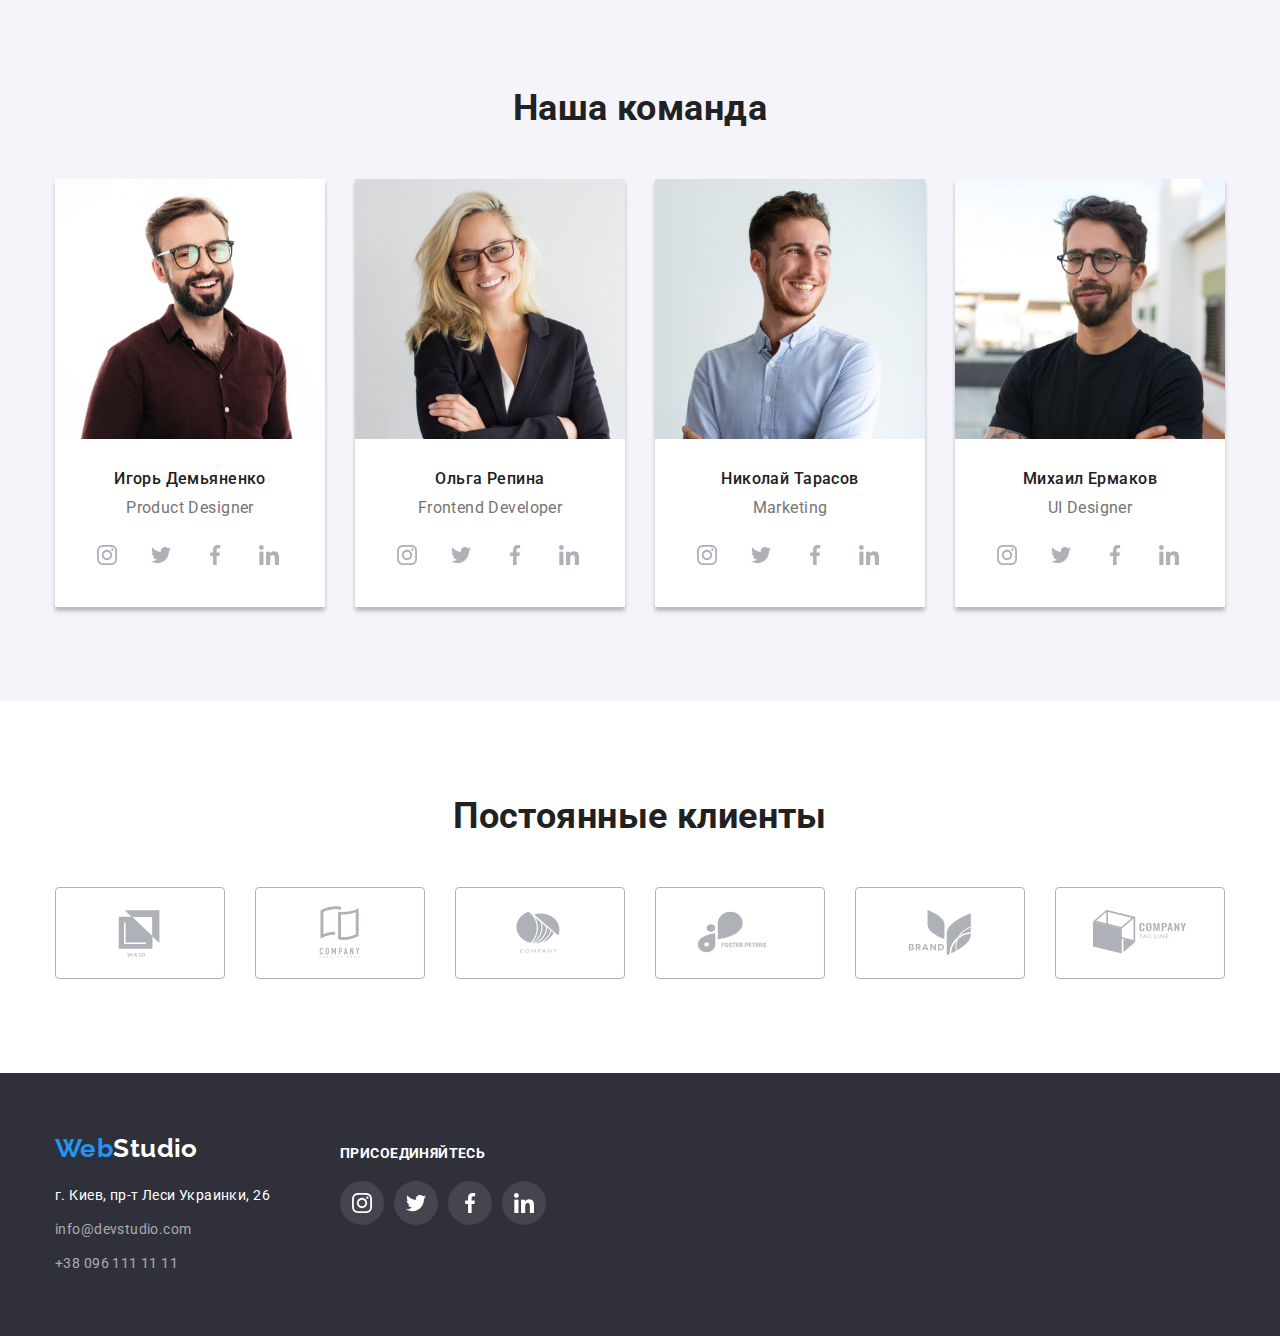
==== commit c3849ab0: "transformation" ====
--- a/index.html
+++ b/index.html
@@ -76,7 +76,7 @@
             Эффективные решения <br />
             для вашего бизнеса
           </h1>
-          <button type="button" class="button order-button">Заказать услугу</button>
+          <button type="button" class="button order-button" data-open-modal>Заказать услугу</button>
         </div>
       </section>
       <!-- Goals -->
@@ -486,10 +486,10 @@
     </footer>
 
     <!-- Modal Window -->
-    <div class="backdrop">
+    <div class="backdrop is-hidden" data-backdrop>
       <div class="modal">
         <div class="window-controls">
-          <button type="button" class="button button-close">
+          <button type="button" class="button button-close" data-close-modal>
             <svg width="11px" height="11px">
               <use href="./images/svg/sprite.svg#close"></use>
             </svg>
@@ -497,5 +497,27 @@
         </div>
       </div>
     </div>
+
+    <!-- JS -->
+    <script>
+      const refs = {
+        openModalBtn: document.querySelector('[data-open-modal]'),
+        closeModalBtn: document.querySelector('[data-close-modal]'),
+        backdrop: document.querySelector('[data-backdrop]'),
+      };
+
+      refs.openModalBtn.addEventListener('click', toggleModal);
+      refs.closeModalBtn.addEventListener('click', toggleModal);
+
+      refs.backdrop.addEventListener('click', logBackdropClick);
+
+      function toggleModal() {
+        refs.backdrop.classList.toggle('is-hidden');
+      }
+
+      function logBackdropClick() {
+        console.log('Это клик в бекдроп');
+      }
+    </script>
   </body>
 </html>
--- a/styles/styles.css
+++ b/styles/styles.css
@@ -82,6 +82,7 @@
 .link {
   color: inherit;
   text-decoration: none;
+  transition: color 250ms cubic-bezier(0.4, 0, 0.2, 1);
 }
 
 .link-hover:hover,
@@ -196,6 +197,7 @@
   display: flex;
   align-items: center;
   fill: var(--main-grey-color);
+  transition: fill 250ms cubic-bezier(0.4, 0, 0.2, 1), color 250ms cubic-bezier(0.4, 0, 0.2, 1);
 }
 
 .header-ref:hover,
@@ -419,6 +421,8 @@
   height: 44px;
 
   fill: var(--icons-fill-color);
+  transition: fill 250ms cubic-bezier(0.4, 0, 0.2, 1),
+    background-color 250ms cubic-bezier(0.4, 0, 0.2, 1);
   /* outline: 1px solid tomato; */
 }
 
@@ -448,6 +452,8 @@
   border: 1px solid #afb1b8;
   border-radius: 4px;
   fill: var(--icons-fill-color);
+  transition: fill 250ms cubic-bezier(0.4, 0, 0.2, 1),
+    border-color 250ms cubic-bezier(0.4, 0, 0.2, 1);
 }
 
 .client-link:hover,
@@ -540,13 +546,17 @@
   display: inline-block;
   background-color: var(--btn-filter-bg-color);
   border-radius: 4px;
+  padding: 6px 22px;
   font-weight: 500;
   font-size: 16px;
   line-height: 1.62;
   text-align: center;
   letter-spacing: inherit;
   color: inherit;
-  padding: 6px 22px;
+
+  transition-property: background-color, color, box-shadow;
+  transition-duration: 250ms;
+  transition-timing-function: cubic-bezier(0.4, 0, 0.2, 1);
 }
 
 .btn-filter:hover,
@@ -569,11 +579,11 @@
 */
 
 .portfolio-title {
+  margin-bottom: 4px;
   font-weight: 700;
   font-size: 18px;
   line-height: 2;
   letter-spacing: 0.06em;
-  margin-bottom: 4px;
 }
 
 .portfolio-category {
@@ -594,13 +604,14 @@
   margin-left: var(--card-set-gap);
   margin-top: var(--card-set-gap);
   flex-basis: calc(100% / 3 - var(--card-set-gap));
+
+  transition: box-shadow 250ms cubic-bezier(0.4, 0, 0.2, 1);
 }
 
 .portfolio-item:hover,
 .portfolio-item:focus {
   box-shadow: 1px 4px 6px 0px rgba(0, 0, 0, 0.16), 0px 4px 4px 0px rgba(0, 0, 0, 0.06),
     0px 1px 1px 0px rgba(0, 0, 0, 0.12);
-  transition: box-shadow 250ms cubic-bezier(0.4, 0, 0.2, 1);
 }
 
 .porfolio-thumb {
@@ -650,7 +661,18 @@
   left: 0;
   width: 100%;
   height: 100%;
-  background-color: rgba(255, 165, 0, 0.5);
+  background-color: rgba(0, 0, 0, 0.2);
+  transition: opacity 1000ms linear;
+}
+
+.backdrop.is-hidden {
+  opacity: 0;
+  pointer-events: none;
+  transform: animate 1000ms;
+}
+
+.backdrop.is-hidden .modal {
+  transform: animate 1000ms lianer reverse;
 }
 
 .modal {
@@ -662,8 +684,19 @@
   min-width: 530px;
   min-height: 580px;
   padding: 8px;
-
-  background-color: #fff;
+  border-radius: 4px;
+
+  background-color: var(--main-white-color);
+}
+
+@keyframes animate {
+  0% {
+    transform: scale(0.1);
+  }
+
+  100% {
+    transform: scale(1);
+  }
 }
 
 .window-controls {
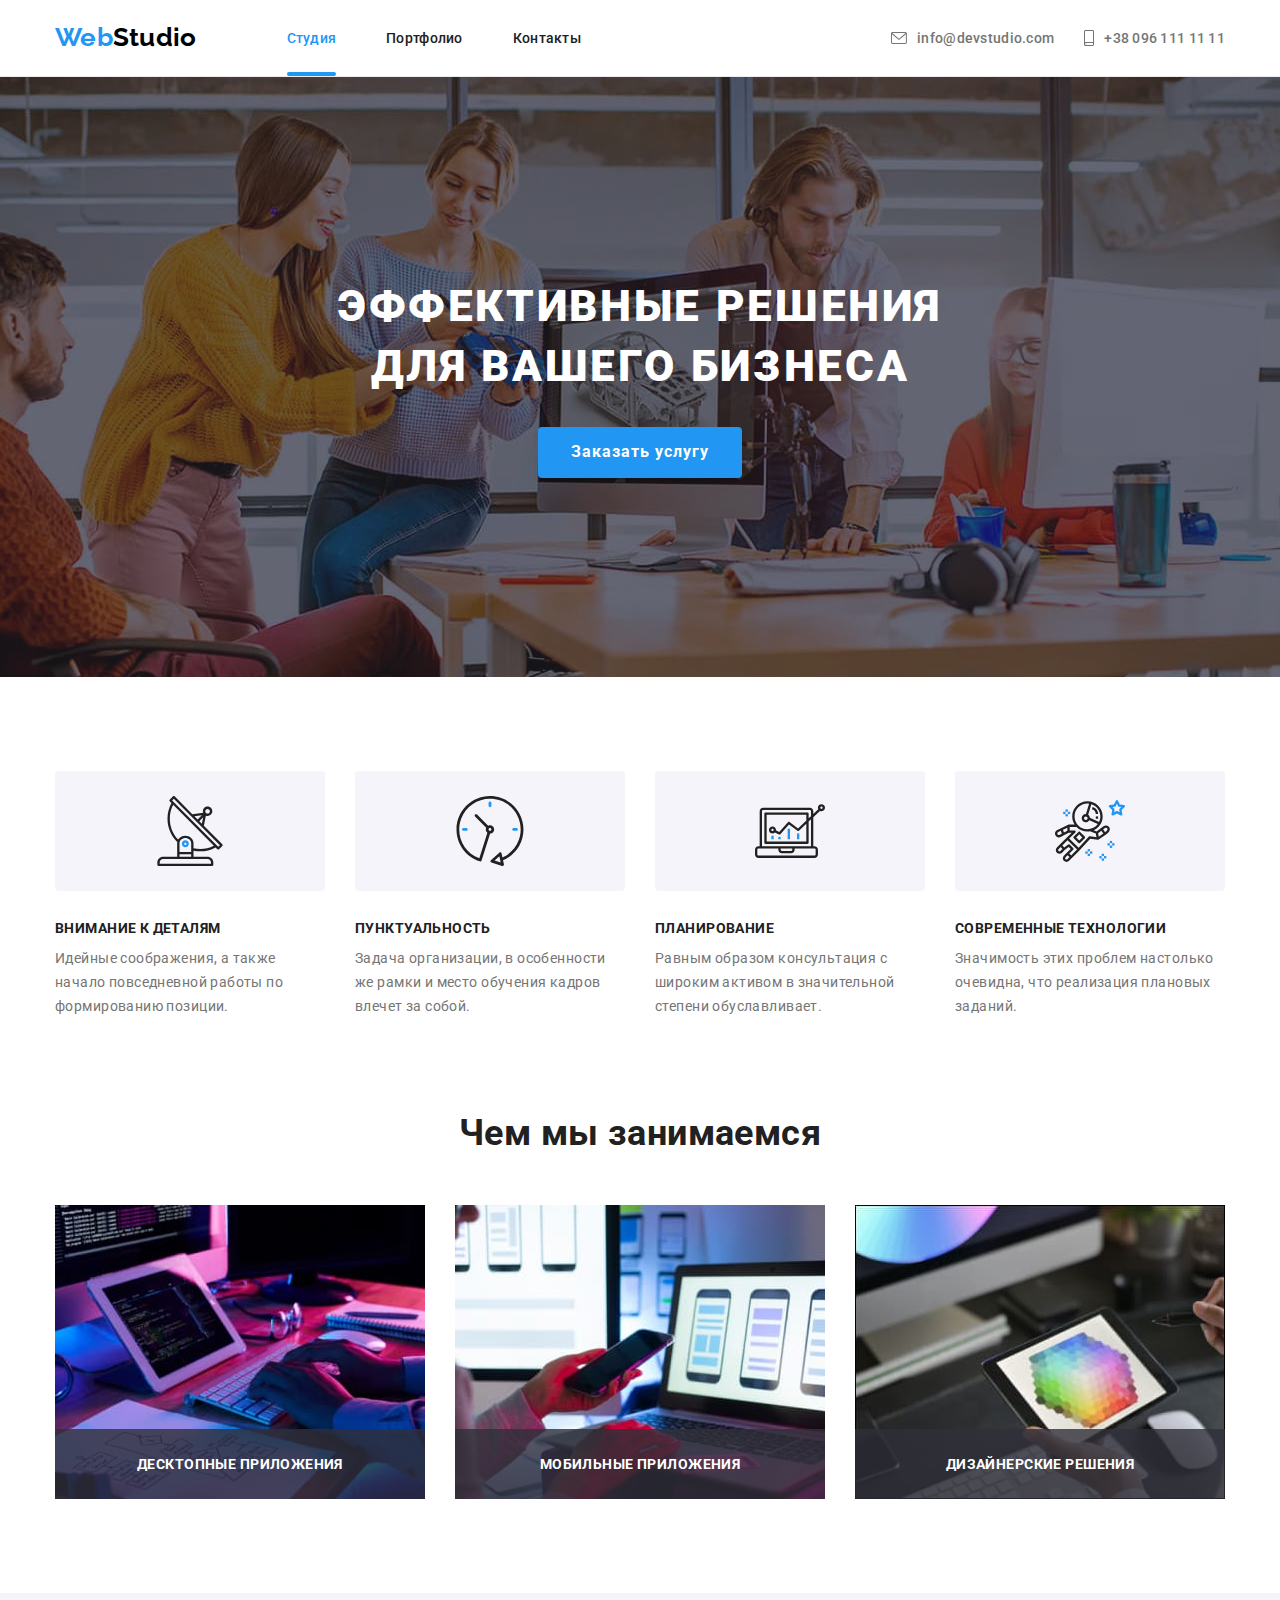
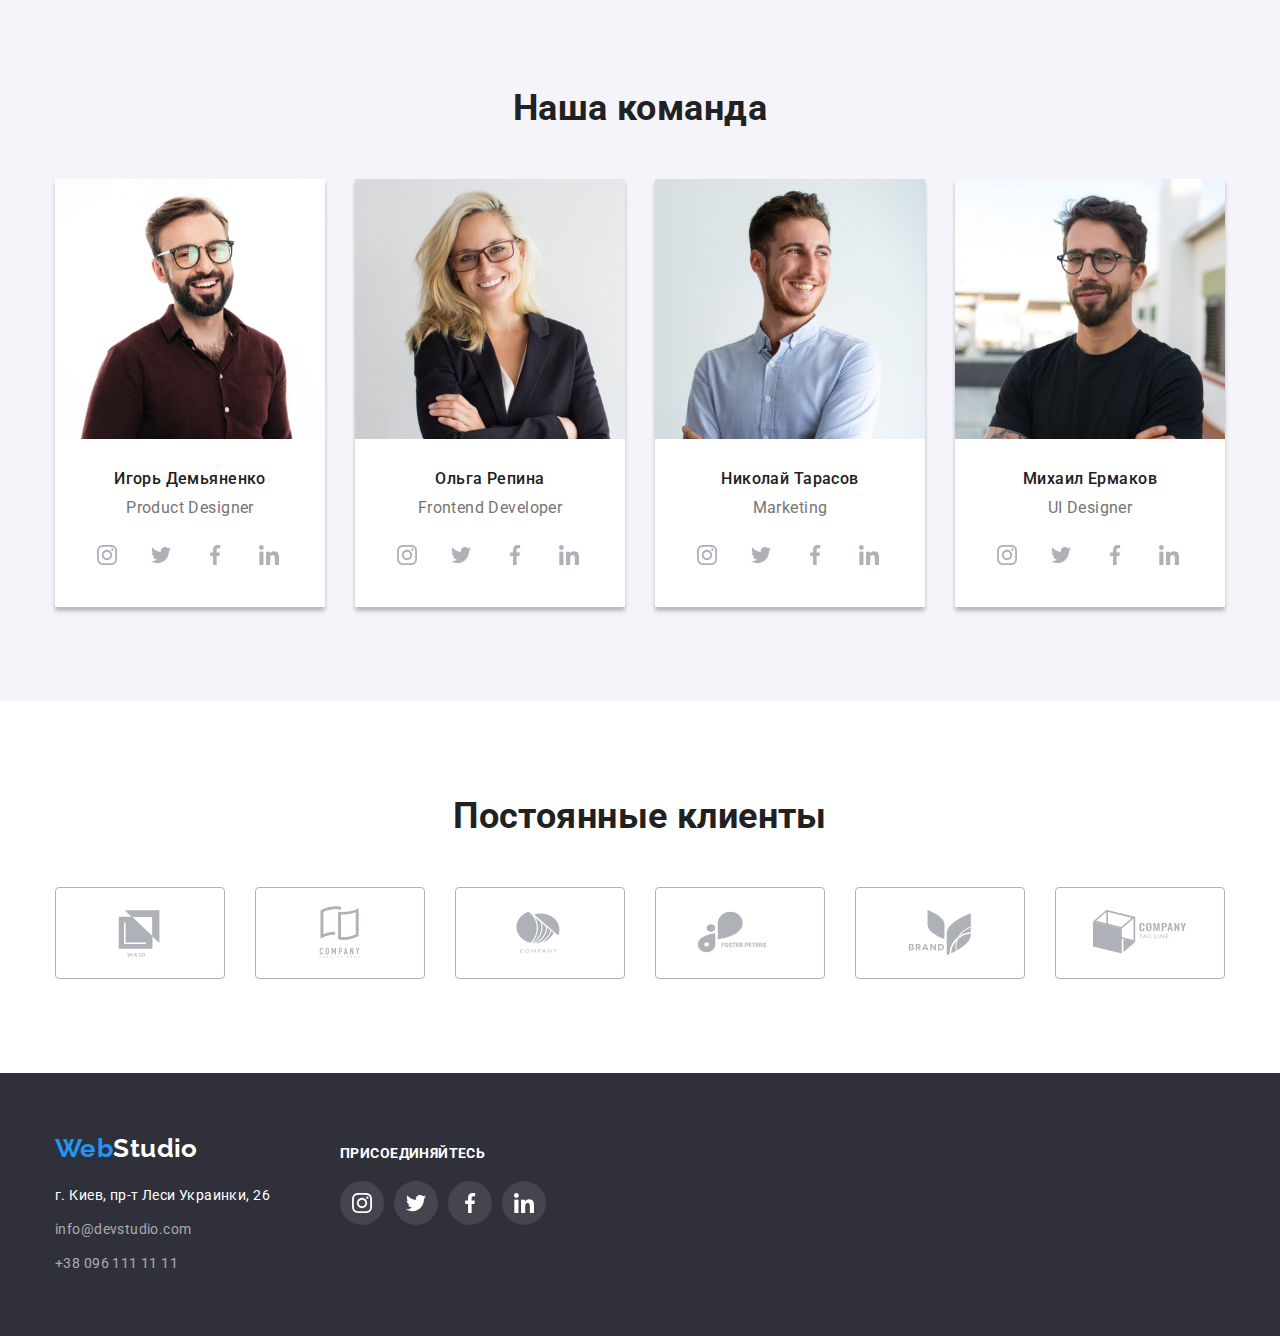
==== commit d61c5f95: "HW 5" ====
--- a/index.html
+++ b/index.html
@@ -76,7 +76,7 @@
             Эффективные решения <br />
             для вашего бизнеса
           </h1>
-          <button type="button" class="button order-button" data-open-modal>Заказать услугу</button>
+          <button type="button" class="button order-button" data-modal-open>Заказать услугу</button>
         </div>
       </section>
       <!-- Goals -->
@@ -486,10 +486,10 @@
     </footer>
 
     <!-- Modal Window -->
-    <div class="backdrop is-hidden" data-backdrop>
+    <div class="backdrop is-hidden" data-modal>
       <div class="modal">
         <div class="window-controls">
-          <button type="button" class="button button-close" data-close-modal>
+          <button type="button" class="button button-close" data-modal-close>
             <svg width="11px" height="11px">
               <use href="./images/svg/sprite.svg#close"></use>
             </svg>
@@ -499,25 +499,6 @@
     </div>
 
     <!-- JS -->
-    <script>
-      const refs = {
-        openModalBtn: document.querySelector('[data-open-modal]'),
-        closeModalBtn: document.querySelector('[data-close-modal]'),
-        backdrop: document.querySelector('[data-backdrop]'),
-      };
-
-      refs.openModalBtn.addEventListener('click', toggleModal);
-      refs.closeModalBtn.addEventListener('click', toggleModal);
-
-      refs.backdrop.addEventListener('click', logBackdropClick);
-
-      function toggleModal() {
-        refs.backdrop.classList.toggle('is-hidden');
-      }
-
-      function logBackdropClick() {
-        console.log('Это клик в бекдроп');
-      }
-    </script>
+    <script src="./js/modal.js"></script>
   </body>
 </html>
--- a/styles/styles.css
+++ b/styles/styles.css
@@ -14,6 +14,9 @@
   --footer-background-color: #2f303a;
   --card-set-gap: 30px;
   --icons-fill-color: #afb1b8;
+
+  /* Time functions */
+  --main-time-func: cubic-bezier(0.4, 0, 0.2, 1);
 }
 
 body {
@@ -68,9 +71,10 @@
 }
 
 .section {
-  background-color: var(--main-white-color);
   padding-top: 94px;
   padding-bottom: 94px;
+
+  background-color: var(--main-white-color);
   /* outline: 2px solid teal; */
 }
 
@@ -80,9 +84,11 @@
 }
 
 .link {
+  text-decoration: none;
+
   color: inherit;
-  text-decoration: none;
-  transition: color 250ms cubic-bezier(0.4, 0, 0.2, 1);
+
+  transition: color 250ms var(--main-time-func);
 }
 
 .link-hover:hover,
@@ -96,13 +102,17 @@
 
 .button {
   display: inline-block;
+
+  margin: 0;
   border: none;
+
+  font-family: inherit;
+
+  border: 1px solid transparent;
   background-color: transparent;
   cursor: pointer;
-  font-family: inherit;
+
   color: inherit;
-  border: 1px solid transparent;
-  margin: 0;
 }
 
 .section-title {
@@ -119,9 +129,10 @@
 */
 
 .header {
+  border-bottom: 1px solid #ececec;
+
   font-weight: 500;
   letter-spacing: 0.02em;
-  border-bottom: 1px solid #ececec;
 }
 
 .header-container {
@@ -130,11 +141,12 @@
 }
 
 .site-logo {
-  color: var(--accent-black-color);
   font-family: 'Raleway', sans-serif;
   font-weight: 700;
   font-size: 26px;
   line-height: 1.2;
+
+  color: var(--accent-black-color);
 }
 
 .current {
@@ -189,15 +201,15 @@
 
 .header-contacts {
   display: flex;
+  margin-left: auto;
   color: var(--main-grey-color);
-  margin-left: auto;
 }
 
 .header-ref {
   display: flex;
   align-items: center;
   fill: var(--main-grey-color);
-  transition: fill 250ms cubic-bezier(0.4, 0, 0.2, 1), color 250ms cubic-bezier(0.4, 0, 0.2, 1);
+  transition: fill 250ms var(--main-time-func), color 250ms var(--main-time-func);
 }
 
 .header-ref:hover,
@@ -226,16 +238,16 @@
 */
 
 .section-hero {
-  background-color: var(--hero-background-color);
-  text-align: center;
   padding-top: 200px;
   padding-bottom: 200px;
-
   max-height: 600px;
   max-width: 1600px;
   margin-left: auto;
   margin-right: auto;
 
+  text-align: center;
+
+  background-color: var(--hero-background-color);
   background-image: linear-gradient(to right, rgba(47, 48, 58, 0.4), rgba(47, 48, 58, 0.4)),
     url('../images/hero/hero-background.jpg');
   background-repeat: no-repeat;
@@ -244,19 +256,19 @@
 }
 
 .hero-title {
-  color: var(--main-white-color);
+  margin-bottom: 30px;
+
   font-weight: 900;
   font-size: 44px;
   line-height: 1.36;
   text-align: center;
   letter-spacing: 0.06em;
   text-transform: uppercase;
-  margin-bottom: 30px;
+
+  color: var(--main-white-color);
 }
 
 .order-button {
-  background-color: var(--accent-blue-color);
-  color: var(--main-white-color);
   font-weight: 700;
   font-size: 16px;
   line-height: 1.8;
@@ -267,6 +279,17 @@
   border-radius: 4px;
   padding: 10px 32px;
   min-width: 200px;
+
+  background-color: var(--accent-blue-color);
+  color: var(--main-white-color);
+  box-shadow: 0px 4px 4px rgba(0, 0, 0, 0.15);
+
+  transition: background-color 250ms var(--main-time-func);
+}
+
+.order-button:hover,
+.order-button:focus {
+  background-color: #188ce8;
 }
 
 /*
@@ -289,14 +312,16 @@
 }
 
 .icon-thumb {
-  background-color: var(--btn-filter-bg-color);
   display: flex;
   justify-content: center;
   align-items: center;
+
   border-radius: 4px;
   width: 100%;
   height: 120px;
   margin-bottom: 30px;
+
+  background-color: var(--btn-filter-bg-color);
 }
 
 .goals-title {
@@ -421,8 +446,7 @@
   height: 44px;
 
   fill: var(--icons-fill-color);
-  transition: fill 250ms cubic-bezier(0.4, 0, 0.2, 1),
-    background-color 250ms cubic-bezier(0.4, 0, 0.2, 1);
+  transition: fill 250ms var(--main-time-func), background-color 250ms var(--main-time-func);
   /* outline: 1px solid tomato; */
 }
 
@@ -452,8 +476,7 @@
   border: 1px solid #afb1b8;
   border-radius: 4px;
   fill: var(--icons-fill-color);
-  transition: fill 250ms cubic-bezier(0.4, 0, 0.2, 1),
-    border-color 250ms cubic-bezier(0.4, 0, 0.2, 1);
+  transition: fill 250ms var(--main-time-func), border-color 250ms var(--main-time-func);
 }
 
 .client-link:hover,
@@ -544,19 +567,22 @@
 
 .btn-filter {
   display: inline-block;
-  background-color: var(--btn-filter-bg-color);
+
   border-radius: 4px;
   padding: 6px 22px;
+
   font-weight: 500;
   font-size: 16px;
   line-height: 1.62;
   text-align: center;
   letter-spacing: inherit;
+
   color: inherit;
+  background-color: var(--btn-filter-bg-color);
 
   transition-property: background-color, color, box-shadow;
   transition-duration: 250ms;
-  transition-timing-function: cubic-bezier(0.4, 0, 0.2, 1);
+  transition-timing-function: var(--main-time-func);
 }
 
 .btn-filter:hover,
@@ -605,7 +631,7 @@
   margin-top: var(--card-set-gap);
   flex-basis: calc(100% / 3 - var(--card-set-gap));
 
-  transition: box-shadow 250ms cubic-bezier(0.4, 0, 0.2, 1);
+  transition: box-shadow 250ms var(--main-time-func);
 }
 
 .portfolio-item:hover,
@@ -627,7 +653,7 @@
   height: 100%;
   background-color: rgba(33, 150, 243, 0.9);
   transform: translateY(100%);
-  transition: transform 250ms cubic-bezier(0.4, 0, 0.2, 1);
+  transition: transform 250ms var(--main-time-func);
 }
 
 .portfolio-item:hover .portfolio-overlay {
@@ -662,17 +688,17 @@
   width: 100%;
   height: 100%;
   background-color: rgba(0, 0, 0, 0.2);
-  transition: opacity 1000ms linear;
+  transition: opacity 500ms linear;
 }
 
 .backdrop.is-hidden {
   opacity: 0;
   pointer-events: none;
-  transform: animate 1000ms;
+  transform: animate 500ms lianer;
 }
 
 .backdrop.is-hidden .modal {
-  transform: animate 1000ms lianer reverse;
+  transform: animate 500ms lianer reverse;
 }
 
 .modal {
@@ -716,6 +742,15 @@
   border-radius: 50%;
   box-shadow: 0px 1px 3px rgba(0, 0, 0, 0.12), 0px 1px 1px rgba(0, 0, 0, 0.14),
     0px 2px 1px rgba(0, 0, 0, 0.2);
+  fill: black;
+
+  transition: fill 250ms var(--main-time-func), background-color 250ms var(--main-time-func);
+}
+
+.button-close:hover,
+.button-close:focus {
+  fill: red;
+  background-color: lightpink;
 }
 
 /* Позиция, геометрия, текст, оформление */
